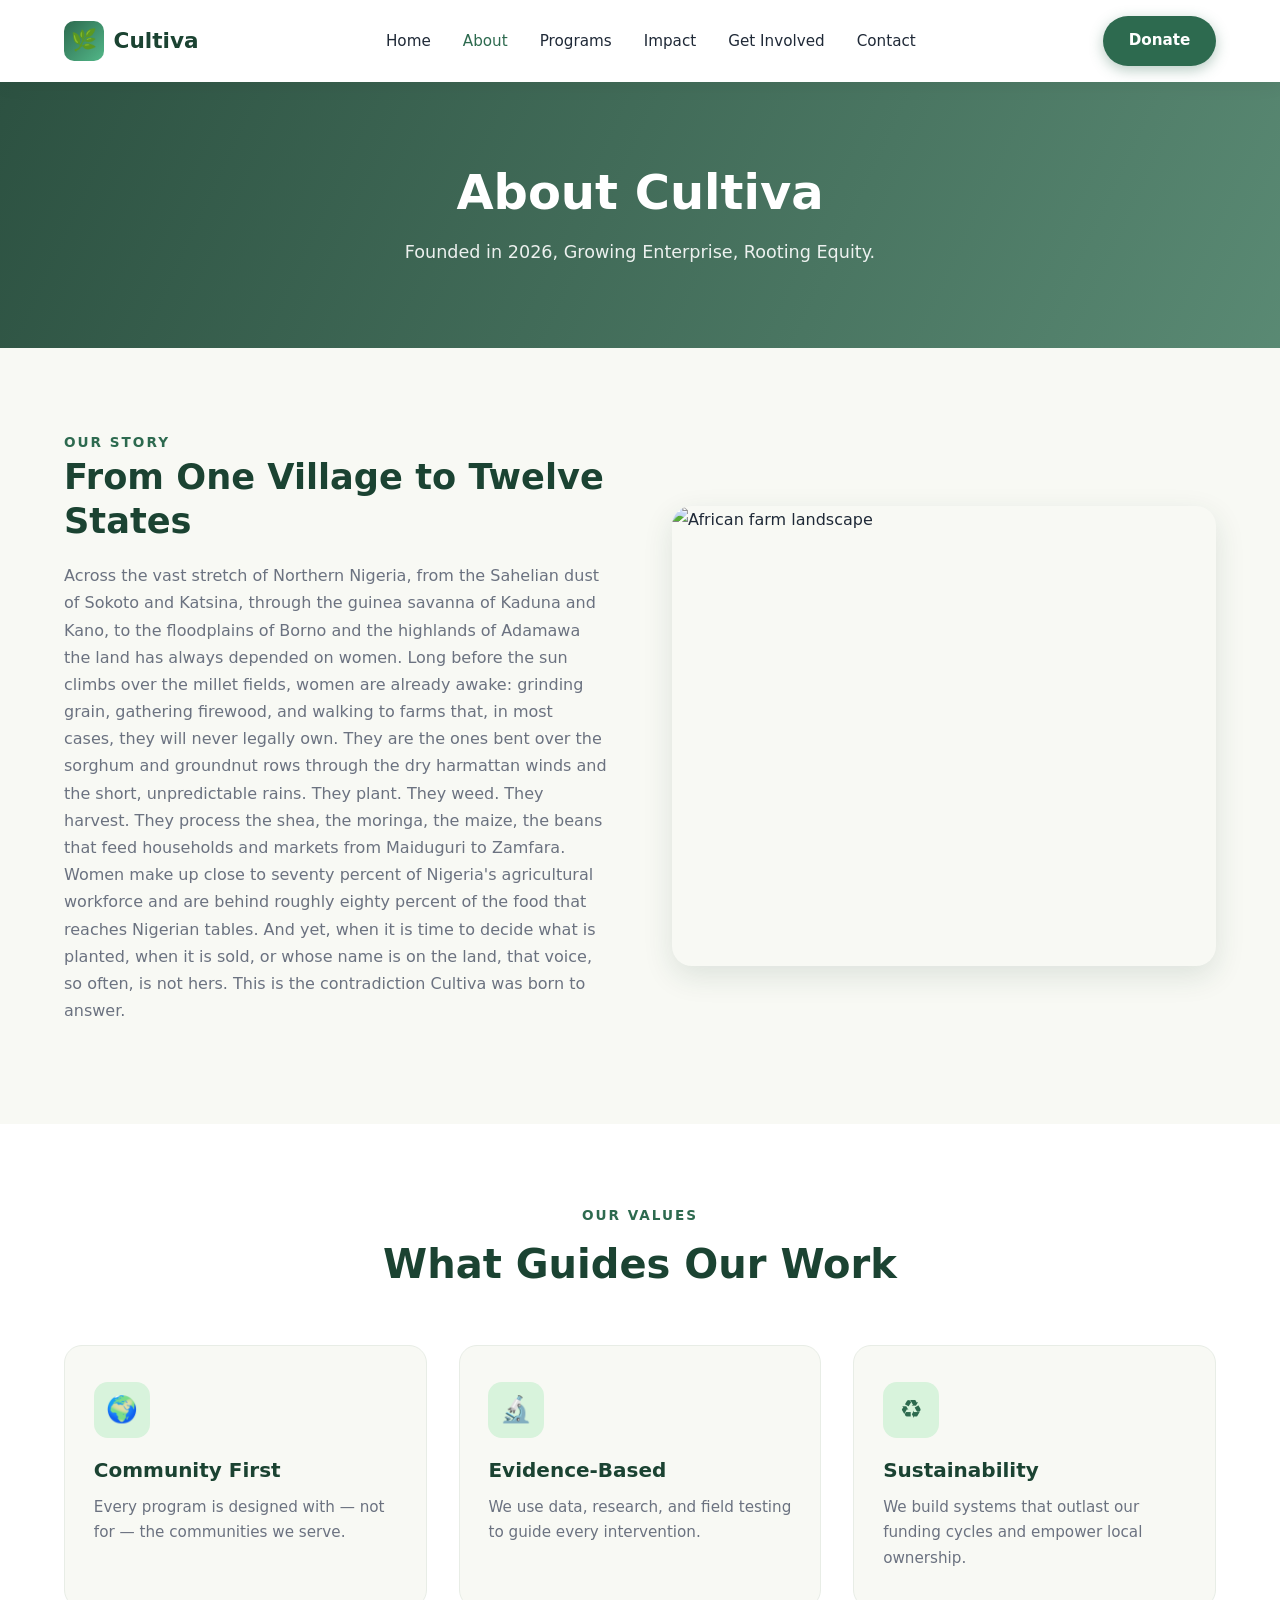
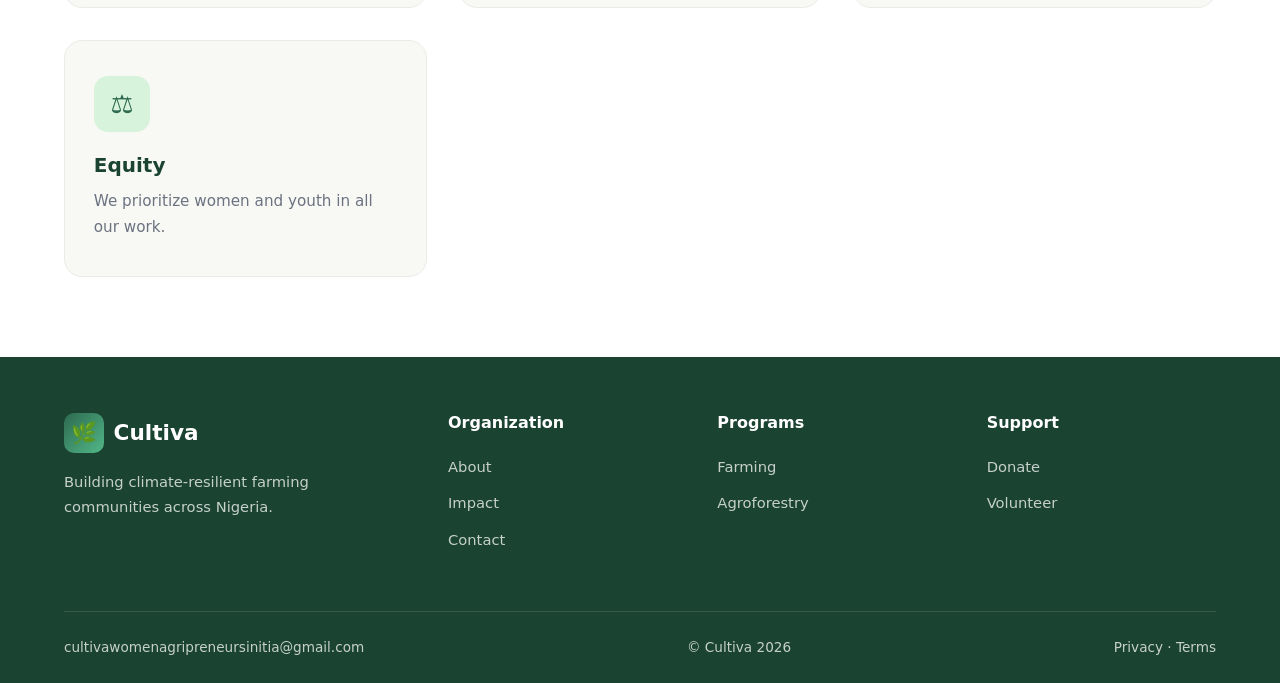
==== about.html @ 9b9b978b "Initial website commit" ====
<!doctype html>
<html lang="en">
  <head>
    <meta charset="UTF-8" />
    <meta name="viewport" content="width=device-width, initial-scale=1.0" />
    <title>About Us — Cultiva</title>
    <link rel="stylesheet" href="css/style.css" />
  </head>
  <body>
    <header>
      <nav class="container">
        <a href="index.html" class="logo"
          ><span class="logo-mark">🌿</span> Cultiva</a
        >
        <ul class="nav-links" id="navLinks">
          <li><a href="index.html">Home</a></li>
          <li><a href="about.html" class="active">About</a></li>
          <li><a href="programs.html">Programs</a></li>
          <li><a href="impact.html">Impact</a></li>
          <li><a href="get-involved.html">Get Involved</a></li>
          <li><a href="contact.html">Contact</a></li>
        </ul>
        <a href="get-involved.html" class="btn btn-primary nav-cta">Donate</a>
        <button class="menu-toggle" id="menuToggle">☰</button>
      </nav>
    </header>

    <section class="page-hero">
      <div class="container">
        <h1>About Cultiva</h1>
        <p>Founded in 2026, Growing Enterprise, Rooting Equity.</p>
      </div>
    </section>

    <section>
      <div class="container about-grid">
        <div class="about-text">
          <span
            style="
              color: var(--green-mid);
              font-weight: 700;
              font-size: 0.85rem;
              letter-spacing: 2px;
              text-transform: uppercase;
            "
            >Our Story</span
          >
          <h2>From One Village to Twelve States</h2>
          <p>
            Across the vast stretch of Northern Nigeria, from the Sahelian dust
            of Sokoto and Katsina, through the guinea savanna of Kaduna and
            Kano, to the floodplains of Borno and the highlands of Adamawa the
            land has always depended on women. Long before the sun climbs over
            the millet fields, women are already awake: grinding grain,
            gathering firewood, and walking to farms that, in most cases, they
            will never legally own. They are the ones bent over the sorghum and
            groundnut rows through the dry harmattan winds and the short,
            unpredictable rains. They plant. They weed. They harvest. They
            process the shea, the moringa, the maize, the beans that feed
            households and markets from Maiduguri to Zamfara. Women make up
            close to seventy percent of Nigeria's agricultural workforce and are
            behind roughly eighty percent of the food that reaches Nigerian
            tables. And yet, when it is time to decide what is planted, when it
            is sold, or whose name is on the land, that voice, so often, is not
            hers. This is the contradiction Cultiva was born to answer.
          </p>
          <!-- <p>
            Our approach is simple: listen to farmers, co-create solutions, and
            measure what matters. We don't parachute in — we build lasting
            partnerships.
          </p> -->
        </div>
        <div class="about-img">
          <img
            src="./Screenshot 2026-09-20 at 6.26.51 PM.png"
            alt="African farm landscape"
          />
        </div>
      </div>
    </section>

    <section style="background: white">
      <div class="container">
        <div class="section-head">
          <span class="tag">Our Values</span>
          <h2>What Guides Our Work</h2>
        </div>
        <div class="cards">
          <div class="card">
            <div class="card-icon">🌍</div>
            <h3>Community First</h3>
            <p>
              Every program is designed with — not for — the communities we
              serve.
            </p>
          </div>
          <div class="card">
            <div class="card-icon">🔬</div>
            <h3>Evidence-Based</h3>
            <p>
              We use data, research, and field testing to guide every
              intervention.
            </p>
          </div>
          <div class="card">
            <div class="card-icon">♻️</div>
            <h3>Sustainability</h3>
            <p>
              We build systems that outlast our funding cycles and empower local
              ownership.
            </p>
          </div>
          <div class="card">
            <div class="card-icon">⚖️</div>
            <h3>Equity</h3>
            <p>We prioritize women and youth in all our work.</p>
          </div>
        </div>
      </div>
    </section>

    <!-- <section>
      <div class="container">
        <div class="section-head">
          <span class="tag">Our Team</span>
          <h2>Meet the People Behind the Mission</h2>
        </div>
        <div class="team-grid">
          <div class="team-card">
            <img
              src="https://images.unsplash.com/photo-1573497019940-1c28c88b4f3e?auto=format&fit=crop&w=500&q=80"
              alt="Team member"
            />
            <h4>Dr. Amara Okafor</h4>
            <p>Executive Director</p>
          </div>
          <div class="team-card">
            <img
              src="https://images.unsplash.com/photo-1560250097-0b93528c311a?auto=format&fit=crop&w=500&q=80"
              alt="Team member"
            />
            <h4>Ibrahim Musa</h4>
            <p>Head of Programs</p>
          </div>
          <div class="team-card">
            <img
              src="https://images.unsplash.com/photo-1580489944761-15a19d654956?auto=format&fit=crop&w=500&q=80"
              alt="Team member"
            />
            <h4>Grace Adeyemi</h4>
            <p>Climate Specialist</p>
          </div>
          <div class="team-card">
            <img
              src="https://images.unsplash.com/photo-1519085360753-af0119f7cbe7?auto=format&fit=crop&w=500&q=80"
              alt="Team member"
            />
            <h4>Emeka Nwosu</h4>
            <p>Field Operations Lead</p>
          </div>
        </div>
      </div>
    </section> -->

    <footer>
      <div class="container">
        <div class="footer-grid">
          <div class="footer-brand">
            <a href="index.html" class="logo"
              ><span class="logo-mark">🌿</span> Cultiva</a
            >
            <p>
              Building climate-resilient farming communities across Nigeria.
            </p>
          </div>
          <div>
            <h4>Organization</h4>
            <ul>
              <li><a href="about.html">About</a></li>
              <li><a href="impact.html">Impact</a></li>
              <li><a href="contact.html">Contact</a></li>
            </ul>
          </div>
          <div>
            <h4>Programs</h4>
            <ul>
              <li><a href="programs.html">Farming</a></li>
              <li><a href="programs.html">Agroforestry</a></li>
            </ul>
          </div>
          <div>
            <h4>Support</h4>
            <ul>
              <li><a href="get-involved.html">Donate</a></li>
              <li><a href="get-involved.html">Volunteer</a></li>
            </ul>
          </div>
        </div>
        <div class="footer-bottom">
          <span>cultivawomenagripreneursinitia@gmail.com</span>

          <span>© Cultiva 2026</span><span>Privacy · Terms</span>
        </div>
      </div>
    </footer>

    <script src="js/main.js"></script>
  </body>
</html>
---- css/style.css ----
/* ===== RESET & VARIABLES ===== */
* { margin: 0; padding: 0; box-sizing: border-box; }
:root {
  --green-dark: #1b4332;
  --green-mid: #2d6a4f;
  --green-light: #52b788;
  --green-pale: #d8f3dc;
  --earth: #a47148;
  --cream: #f8f9f4;
  --text: #1f2937;
  --muted: #6b7280;
  --white: #ffffff;
  --shadow: 0 10px 30px rgba(27, 67, 50, 0.12);
}
html { scroll-behavior: smooth; }
body {
  font-family: 'Segoe UI', system-ui, -apple-system, sans-serif;
  color: var(--text);
  background: var(--cream);
  line-height: 1.7;
  overflow-x: hidden;
}
h1, h2, h3, h4 { line-height: 1.25; color: var(--green-dark); font-weight: 700; }
a { color: var(--green-mid); text-decoration: none; transition: color .2s; }
a:hover { color: var(--green-light); }
img { max-width: 100%; display: block; }
.container { width: 90%; max-width: 1180px; margin: 0 auto; }

/* ===== HEADER ===== */
header {
  position: sticky; top: 0; z-index: 1000;
  background: rgba(255,255,255,0.97);
  backdrop-filter: blur(10px);
  box-shadow: 0 2px 20px rgba(0,0,0,0.06);
}
nav { display: flex; align-items: center; justify-content: space-between; padding: 1rem 0; }
.logo {
  display: flex; align-items: center; gap: .6rem;
  font-size: 1.35rem; font-weight: 800; color: var(--green-dark);
}
.logo-mark {
  width: 40px; height: 40px; border-radius: 10px;
  background: linear-gradient(135deg, var(--green-mid), var(--green-light));
  display: grid; place-items: center; color: white; font-size: 1.3rem;
}
.nav-links { display: flex; gap: 2rem; list-style: none; align-items: center; }
.nav-links a { font-weight: 500; font-size: .95rem; color: var(--text); }
.nav-links a:hover, .nav-links a.active { color: var(--green-mid); }
.btn {
  display: inline-block; padding: .75rem 1.6rem; border-radius: 50px;
  font-weight: 600; font-size: .95rem; cursor: pointer;
  border: none; transition: all .25s ease; text-align: center;
}
.btn-primary {
  background: var(--green-mid); color: white !important;
  box-shadow: 0 4px 14px rgba(45,106,79,0.35);
}
.btn-primary:hover { background: var(--green-dark); transform: translateY(-2px); color: white !important; }
.btn-outline {
  background: transparent; color: var(--green-mid) !important;
  border: 2px solid var(--green-mid);
}
.btn-outline:hover { background: var(--green-mid); color: white !important; }
.menu-toggle { display: none; background: none; border: none; font-size: 1.6rem; color: var(--green-dark); cursor: pointer; }

/* ===== PAGE HERO ===== */
.page-hero {
  background: linear-gradient(115deg, rgba(27,67,50,0.92), rgba(45,106,79,0.78));
  color: white; padding: 5rem 0; text-align: center;
}
.page-hero h1 { color: white; font-size: clamp(2rem, 4vw, 3rem); margin-bottom: 1rem; }
.page-hero p { color: rgba(255,255,255,0.9); max-width: 640px; margin: 0 auto; font-size: 1.1rem; }

/* ===== HOME HERO ===== */
.hero {
  position: relative; min-height: 88vh;
  display: flex; align-items: center;
  background:
    linear-gradient(115deg, rgba(27,67,50,0.92) 0%, rgba(45,106,79,0.78) 45%, rgba(82,183,136,0.45) 100%),
    url('https://images.unsplash.com/photo-1500382017468-9049fed747ef?auto=format&fit=crop&w=1600&q=80') center/cover no-repeat;
  color: white;
}
.hero-content { max-width: 680px; padding: 4rem 0; }
.hero .eyebrow {
  display: inline-block; background: rgba(255,255,255,0.15);
  border: 1px solid rgba(255,255,255,0.3);
  padding: .4rem 1rem; border-radius: 50px;
  font-size: .82rem; letter-spacing: 1.5px; text-transform: uppercase;
  font-weight: 600; margin-bottom: 1.5rem;
}
.hero h1 { color: white; font-size: clamp(2.2rem, 5vw, 3.6rem); margin-bottom: 1.2rem; }
.hero p { font-size: 1.15rem; color: rgba(255,255,255,0.92); margin-bottom: 2rem; max-width: 560px; }
.hero-buttons { display: flex; gap: 1rem; flex-wrap: wrap; }
.hero .btn-primary { background: var(--green-light); }
.hero .btn-primary:hover { background: white; color: var(--green-dark) !important; }
.hero .btn-outline { border-color: rgba(255,255,255,0.7); color: white !important; }
.hero .btn-outline:hover { background: white; color: var(--green-dark) !important; }

/* ===== STATS ===== */
.stats { background: var(--green-dark); color: white; padding: 2.5rem 0; }
.stats-grid {
  display: grid; grid-template-columns: repeat(auto-fit, minmax(160px, 1fr));
  gap: 2rem; text-align: center;
}
.stat h3 { color: var(--green-light); font-size: 2.4rem; margin-bottom: .2rem; }
.stat p { font-size: .9rem; color: rgba(255,255,255,0.8); letter-spacing: .5px; }

/* ===== SECTIONS ===== */
section { padding: 5rem 0; }
.section-head { text-align: center; max-width: 700px; margin: 0 auto 3.5rem; }
.section-head .tag {
  color: var(--green-mid); font-weight: 700; font-size: .85rem;
  letter-spacing: 2px; text-transform: uppercase; margin-bottom: .8rem; display: block;
}
.section-head h2 { font-size: clamp(1.8rem, 3.5vw, 2.5rem); margin-bottom: 1rem; }
.section-head p { color: var(--muted); font-size: 1.05rem; }

/* ===== ABOUT ===== */
.about-grid { display: grid; grid-template-columns: 1fr 1fr; gap: 4rem; align-items: center; }
.about-img { border-radius: 20px; overflow: hidden; box-shadow: var(--shadow); position: relative; }
.about-img img { height: 460px; object-fit: cover; width: 100%; }
.about-badge {
  position: absolute; bottom: 20px; left: 20px;
  background: white; padding: 1rem 1.4rem; border-radius: 14px; box-shadow: var(--shadow);
}
.about-badge strong { display: block; color: var(--green-mid); font-size: 1.6rem; }
.about-badge span { font-size: .82rem; color: var(--muted); }
.about-text h2 { font-size: 2.2rem; margin-bottom: 1.2rem; }
.about-text p { color: var(--muted); margin-bottom: 1.2rem; }
.about-list { list-style: none; margin-top: 1.5rem; }
.about-list li { padding: .5rem 0 .5rem 2rem; position: relative; color: var(--text); font-weight: 500; }
.about-list li::before {
  content: '✓'; position: absolute; left: 0; top: .5rem;
  width: 22px; height: 22px; background: var(--green-pale); color: var(--green-mid);
  border-radius: 50%; display: grid; place-items: center; font-size: .75rem; font-weight: 800;
}

/* ===== CARDS ===== */
.cards { display: grid; grid-template-columns: repeat(auto-fit, minmax(280px, 1fr)); gap: 2rem; }
.card {
  background: var(--cream); border-radius: 18px; padding: 2.2rem 1.8rem;
  border: 1px solid #e8ede6; transition: all .3s ease; position: relative; overflow: hidden;
}
.card::before {
  content: ''; position: absolute; top: 0; left: 0; right: 0; height: 4px;
  background: linear-gradient(90deg, var(--green-mid), var(--green-light));
  transform: scaleX(0); transform-origin: left; transition: transform .3s ease;
}
.card:hover { transform: translateY(-6px); box-shadow: var(--shadow); background: white; }
.card:hover::before { transform: scaleX(1); }
.card-icon {
  width: 56px; height: 56px; border-radius: 14px;
  background: var(--green-pale); color: var(--green-mid);
  display: grid; place-items: center; font-size: 1.6rem; margin-bottom: 1.3rem;
}
.card h3 { font-size: 1.25rem; margin-bottom: .7rem; }
.card p { color: var(--muted); font-size: .95rem; }

/* ===== IMPACT ===== */
.impact { background: linear-gradient(135deg, var(--green-dark), var(--green-mid)); color: white; }
.impact .section-head h2 { color: white; }
.impact .section-head .tag { color: var(--green-light); }
.impact .section-head p { color: rgba(255,255,255,0.85); }
.impact-grid { display: grid; grid-template-columns: repeat(auto-fit, minmax(220px, 1fr)); gap: 2rem; }
.impact-item {
  background: rgba(255,255,255,0.08); border: 1px solid rgba(255,255,255,0.15);
  border-radius: 16px; padding: 2rem 1.6rem; text-align: center; backdrop-filter: blur(6px);
}
.impact-item .num { font-size: 2.4rem; font-weight: 800; color: var(--green-light); }
.impact-item p { color: rgba(255,255,255,0.9); font-size: .95rem; margin-top: .4rem; }

/* ===== INVOLVE ===== */
.involve-grid { display: grid; grid-template-columns: repeat(auto-fit, minmax(260px, 1fr)); gap: 2rem; }
.involve-card {
  background: white; border-radius: 18px; padding: 2.4rem 2rem;
  box-shadow: 0 4px 20px rgba(0,0,0,0.05); text-align: center;
  border-top: 4px solid var(--green-light);
}
.involve-card h3 { margin-bottom: .8rem; }
.involve-card p { color: var(--muted); font-size: .95rem; margin-bottom: 1.5rem; }

/* ===== CONTACT ===== */
.contact-grid { display: grid; grid-template-columns: 1fr 1.2fr; gap: 4rem; }
.contact-info h2 { font-size: 2rem; margin-bottom: 1rem; }
.contact-info p { color: var(--muted); margin-bottom: 2rem; }
.contact-detail { display: flex; gap: 1rem; align-items: flex-start; margin-bottom: 1.4rem; }
.contact-detail .ic {
  width: 42px; height: 42px; flex-shrink: 0; border-radius: 12px;
  background: var(--green-pale); color: var(--green-mid);
  display: grid; place-items: center; font-size: 1.1rem;
}
.contact-detail strong { display: block; color: var(--green-dark); font-size: .95rem; }
.contact-detail span { color: var(--muted); font-size: .9rem; }
form { display: grid; gap: 1.2rem; }
.form-row { display: grid; grid-template-columns: 1fr 1fr; gap: 1.2rem; }
input, textarea, select {
  width: 100%; padding: .9rem 1.1rem; border-radius: 12px;
  border: 1.5px solid #e0e7df; font-family: inherit; font-size: .95rem;
  background: var(--cream); transition: border-color .2s, box-shadow .2s;
}
input:focus, textarea:focus, select:focus {
  outline: none; border-color: var(--green-light);
  box-shadow: 0 0 0 4px rgba(82,183,136,0.15);
}
textarea { resize: vertical; min-height: 130px; }
.form-status {
  padding: .9rem 1.1rem; border-radius: 12px; font-weight: 500; display: none;
}
.form-status.success { background: var(--green-pale); color: var(--green-dark); display: block; }
.form-status.error { background: #fee2e2; color: #991b1b; display: block; }

/* ===== TABLE ===== */
.table-wrap { overflow-x: auto; border-radius: 14px; box-shadow: var(--shadow); }
table { width: 100%; border-collapse: collapse; background: white; }
th, td { padding: 1rem 1.2rem; text-align: left; border-bottom: 1px solid #eef2ec; }
th { background: var(--green-dark); color: white; font-weight: 600; font-size: .9rem; }
tr:hover td { background: var(--green-pale); }

/* ===== TEAM ===== */
.team-grid { display: grid; grid-template-columns: repeat(auto-fit, minmax(220px, 1fr)); gap: 2rem; }
.team-card { background: white; border-radius: 18px; overflow: hidden; box-shadow: var(--shadow); text-align: center; padding-bottom: 1.5rem; }
.team-card img { height: 240px; width: 100%; object-fit: cover; }
.team-card h4 { margin-top: 1rem; font-size: 1.1rem; }
.team-card p { color: var(--muted); font-size: .88rem; }

/* ===== DONATION BOX ===== */
.donate-box {
  background: white; border-radius: 20px; padding: 2.5rem;
  box-shadow: var(--shadow); max-width: 560px; margin: 0 auto;
}
.amount-options { display: grid; grid-template-columns: repeat(3, 1fr); gap: .8rem; margin: 1rem 0 1.5rem; }
.amount-btn {
  padding: 1rem; border: 2px solid #e0e7df; background: var(--cream);
  border-radius: 12px; font-weight: 700; color: var(--green-dark);
  cursor: pointer; transition: all .2s; font-size: 1rem;
}
.amount-btn:hover, .amount-btn.selected {
  border-color: var(--green-mid); background: var(--green-pale);
}

/* ===== FOOTER ===== */
footer { background: var(--green-dark); color: rgba(255,255,255,0.75); padding: 3.5rem 0 1.5rem; }
.footer-grid { display: grid; grid-template-columns: 1.5fr 1fr 1fr 1fr; gap: 2.5rem; margin-bottom: 3rem; }
.footer-brand .logo { color: white; margin-bottom: 1rem; }
.footer-brand p { font-size: .92rem; max-width: 300px; }
footer h4 { color: white; font-size: 1rem; margin-bottom: 1.2rem; }
footer ul { list-style: none; }
footer ul li { margin-bottom: .6rem; }
footer ul a { color: rgba(255,255,255,0.75); font-size: .92rem; }
footer ul a:hover { color: var(--green-light); }
.socials { display: flex; gap: .8rem; margin-top: 1.2rem; }
.socials a {
  width: 38px; height: 38px; border-radius: 50%;
  background: rgba(255,255,255,0.1); display: grid; place-items: center;
  color: white; font-size: .95rem;
}
.socials a:hover { background: var(--green-light); }
.footer-bottom {
  border-top: 1px solid rgba(255,255,255,0.12); padding-top: 1.5rem;
  display: flex; justify-content: space-between; flex-wrap: wrap; gap: 1rem; font-size: .85rem;
}

/* ===== RESPONSIVE ===== */
@media (max-width: 900px) {
  .about-grid, .contact-grid { grid-template-columns: 1fr; gap: 2.5rem; }
  .footer-grid { grid-template-columns: 1fr 1fr; }
  .about-img img { height: 340px; }
}
@media (max-width: 720px) {
  .nav-links {
    position: absolute; top: 100%; left: 0; right: 0;
    background: white; flex-direction: column; gap: 0;
    padding: 1rem 0; box-shadow: 0 10px 20px rgba(0,0,0,0.08);
    display: none;
  }
  .nav-links.open { display: flex; }
  .nav-links li { padding: .7rem 5%; border-bottom: 1px solid #f0f0f0; width: 100%; }
  .menu-toggle { display: block; }
  .nav-cta { display: none; }
  .form-row { grid-template-columns: 1fr; }
  .footer-grid { grid-template-columns: 1fr; gap: 2rem; }
  section { padding: 3.5rem 0; }
  .amount-options { grid-template-columns: 1fr 1fr; }
}
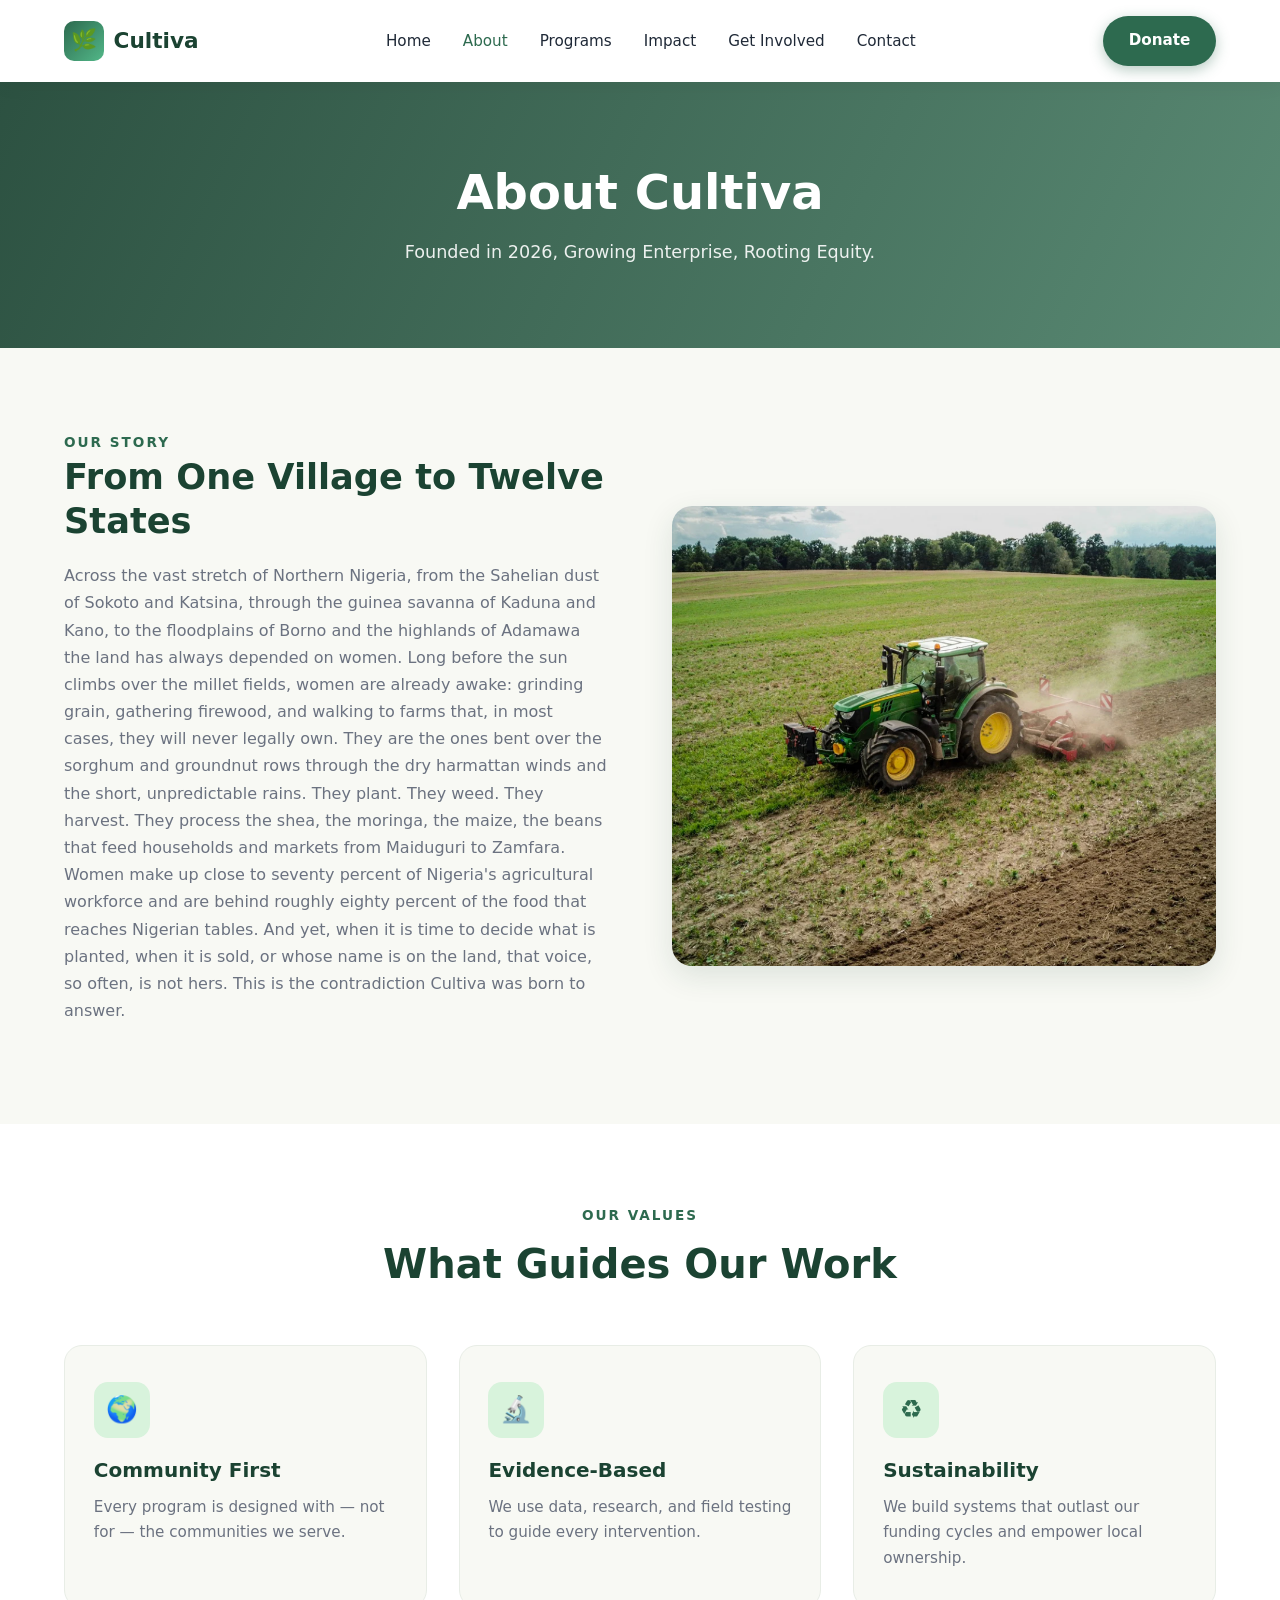
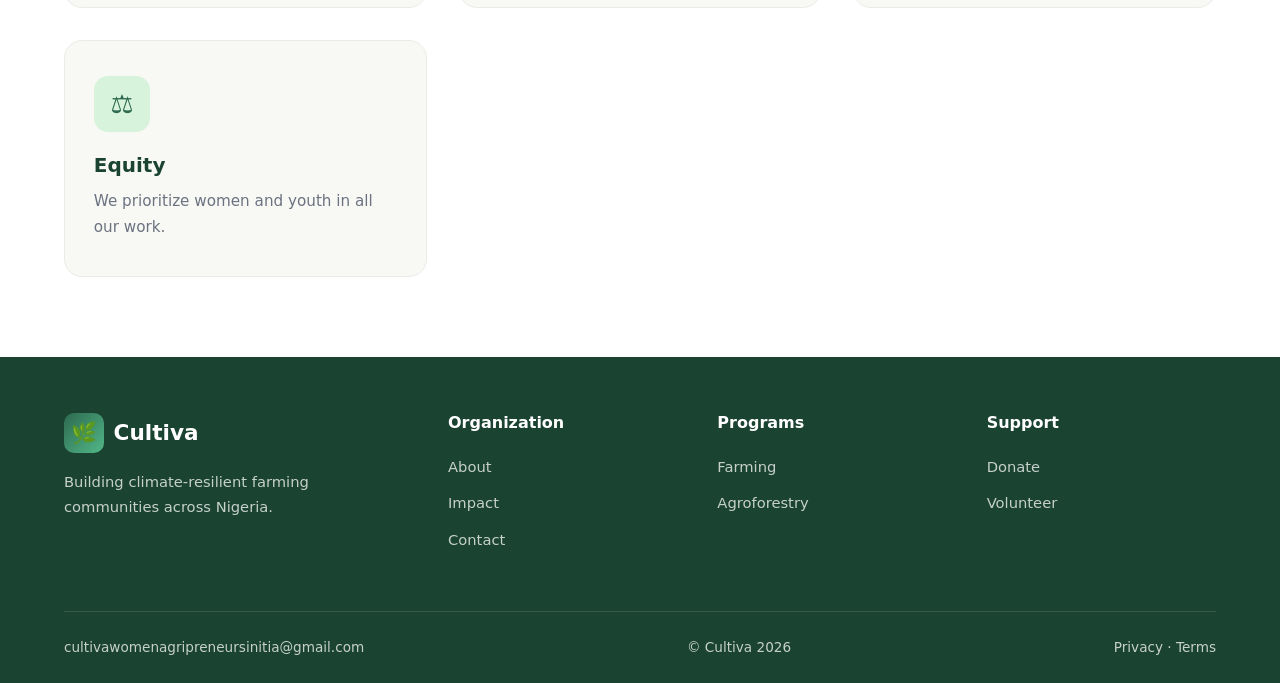
==== commit bdc393c8: "Fix image paths and filenames" ====
--- a/about.html
+++ b/about.html
@@ -71,10 +71,7 @@
           </p> -->
         </div>
         <div class="about-img">
-          <img
-            src="./Screenshot 2026-09-20 at 6.26.51 PM.png"
-            alt="African farm landscape"
-          />
+          <img src="./img/cultiva.png" alt="Screenshot">
         </div>
       </div>
     </section>
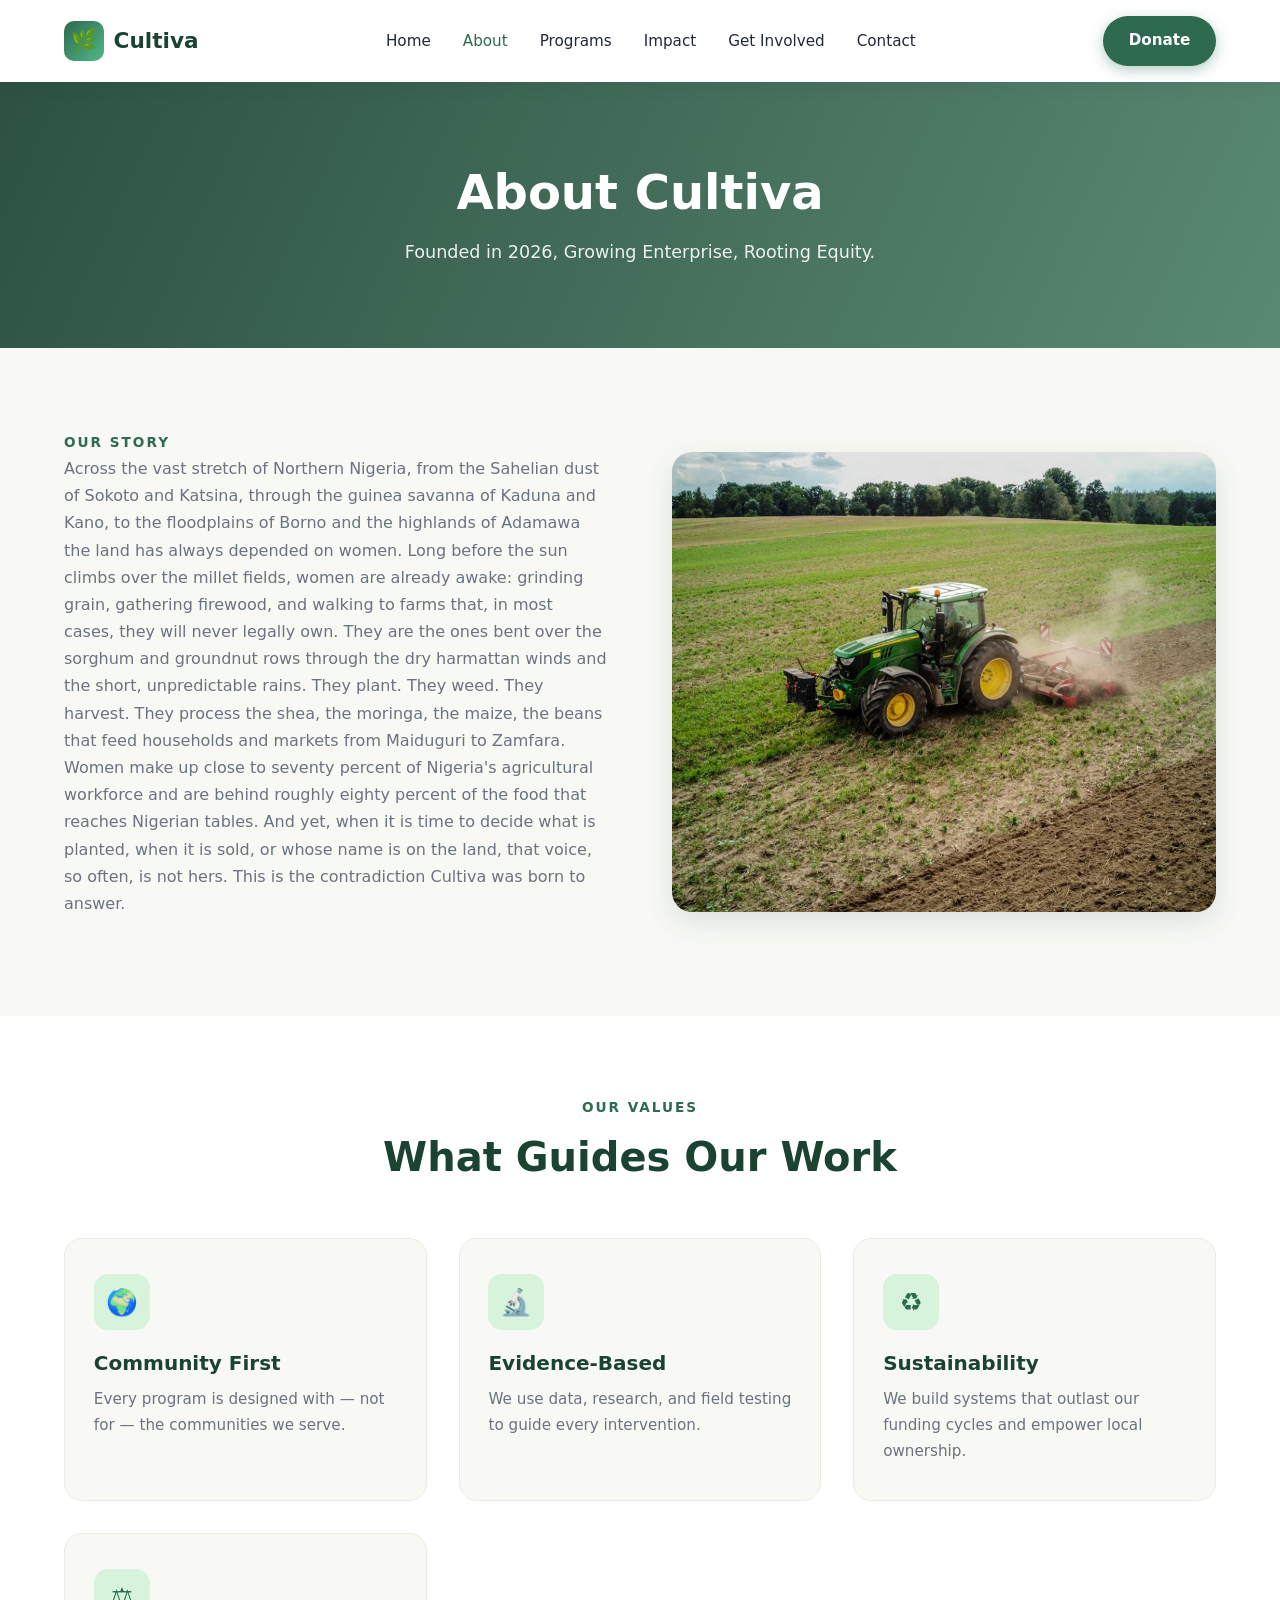
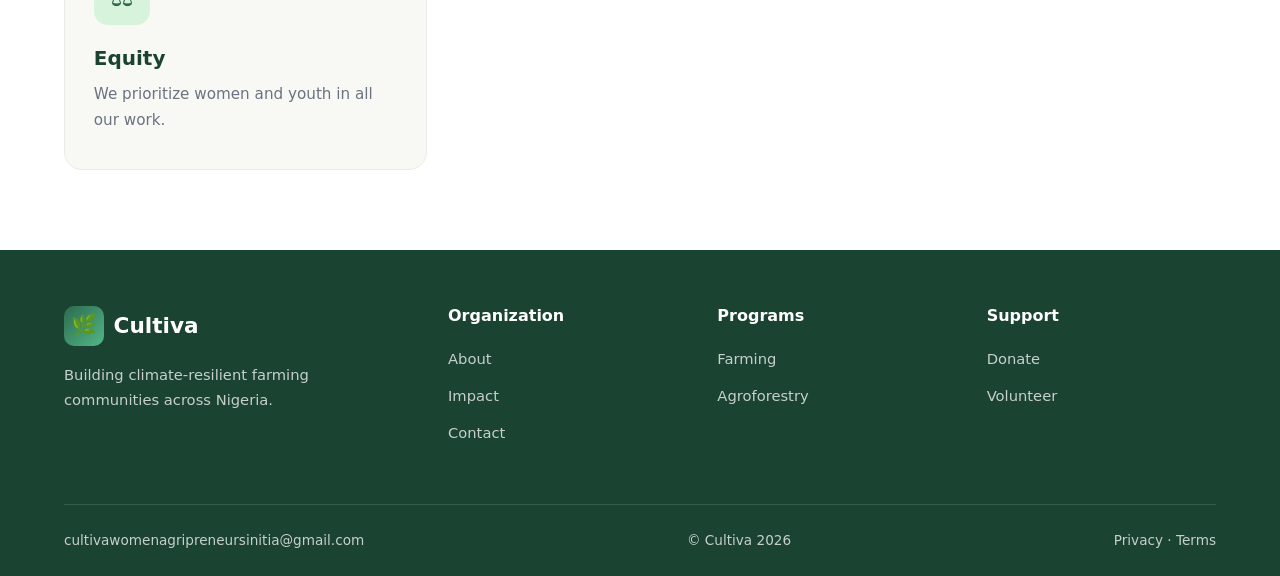
==== commit 79f42485: "Update content on about page" ====
--- a/about.html
+++ b/about.html
@@ -45,7 +45,7 @@
             "
             >Our Story</span
           >
-          <h2>From One Village to Twelve States</h2>
+          
           <p>
             Across the vast stretch of Northern Nigeria, from the Sahelian dust
             of Sokoto and Katsina, through the guinea savanna of Kaduna and
